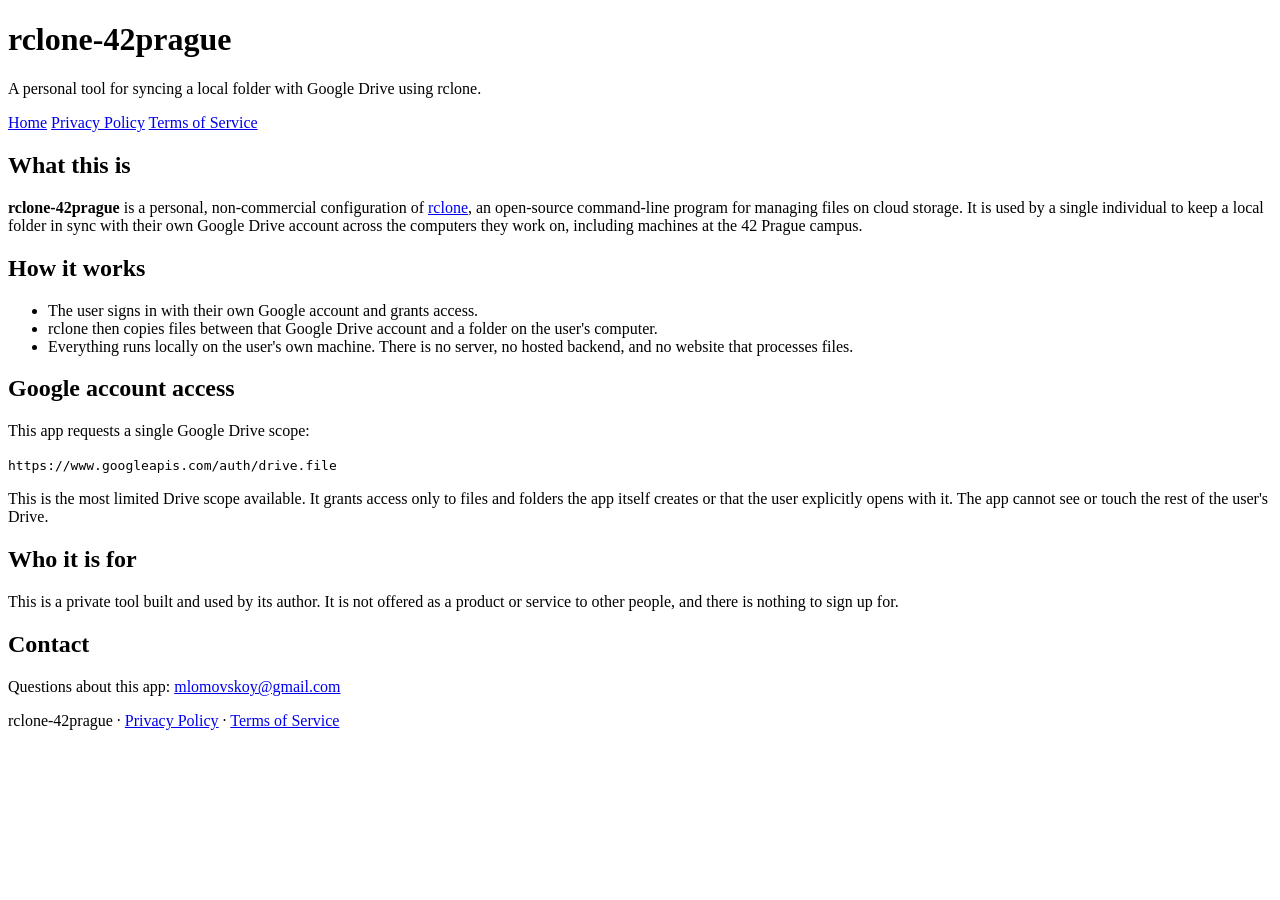
==== docs/index.html @ ab196b0b "Rename index.html to docs/index.html" ====
<!doctype html>
<html lang="en">
<head>
<meta charset="utf-8">
<meta name="viewport" content="width=device-width,initial-scale=1">
<title>rclone-42prague</title>
<link rel="stylesheet" href="style.css">
</head>
<body>
<div class="wrap">
<header>
  <h1>rclone-42prague</h1>
  <p class="tagline">A personal tool for syncing a local folder with Google Drive using rclone.</p>
  <nav>
    <a href="./">Home</a>
    <a href="privacy.html">Privacy Policy</a>
    <a href="terms.html">Terms of Service</a>
  </nav>
</header>

<h2>What this is</h2>
<p>
  <strong>rclone-42prague</strong> is a personal, non-commercial configuration of
  <a href="https://rclone.org/" rel="noopener">rclone</a>, an open-source command-line
  program for managing files on cloud storage. It is used by a single individual to keep a
  local folder in sync with their own Google Drive account across the computers they work on,
  including machines at the 42 Prague campus.
</p>

<h2>How it works</h2>
<ul>
  <li>The user signs in with their own Google account and grants access.</li>
  <li>rclone then copies files between that Google Drive account and a folder on the user's computer.</li>
  <li>Everything runs locally on the user's own machine. There is no server, no hosted backend, and no website that processes files.</li>
</ul>

<h2>Google account access</h2>
<div class="card">
  <p style="margin-top:0">This app requests a single Google Drive scope:</p>
  <p><code>https://www.googleapis.com/auth/drive.file</code></p>
  <p style="margin-bottom:0">
    This is the most limited Drive scope available. It grants access only to files and folders
    the app itself creates or that the user explicitly opens with it. The app cannot see or touch
    the rest of the user's Drive.
  </p>
</div>

<h2>Who it is for</h2>
<p>
  This is a private tool built and used by its author. It is not offered as a product or service
  to other people, and there is nothing to sign up for.
</p>

<h2>Contact</h2>
<p>Questions about this app: <a href="mailto:mlomovskoy@gmail.com">mlomovskoy@gmail.com</a></p>

<footer>
  <p>rclone-42prague &middot; <a href="privacy.html">Privacy Policy</a> &middot; <a href="terms.html">Terms of Service</a></p>
</footer>
</div>
</body>
</html>
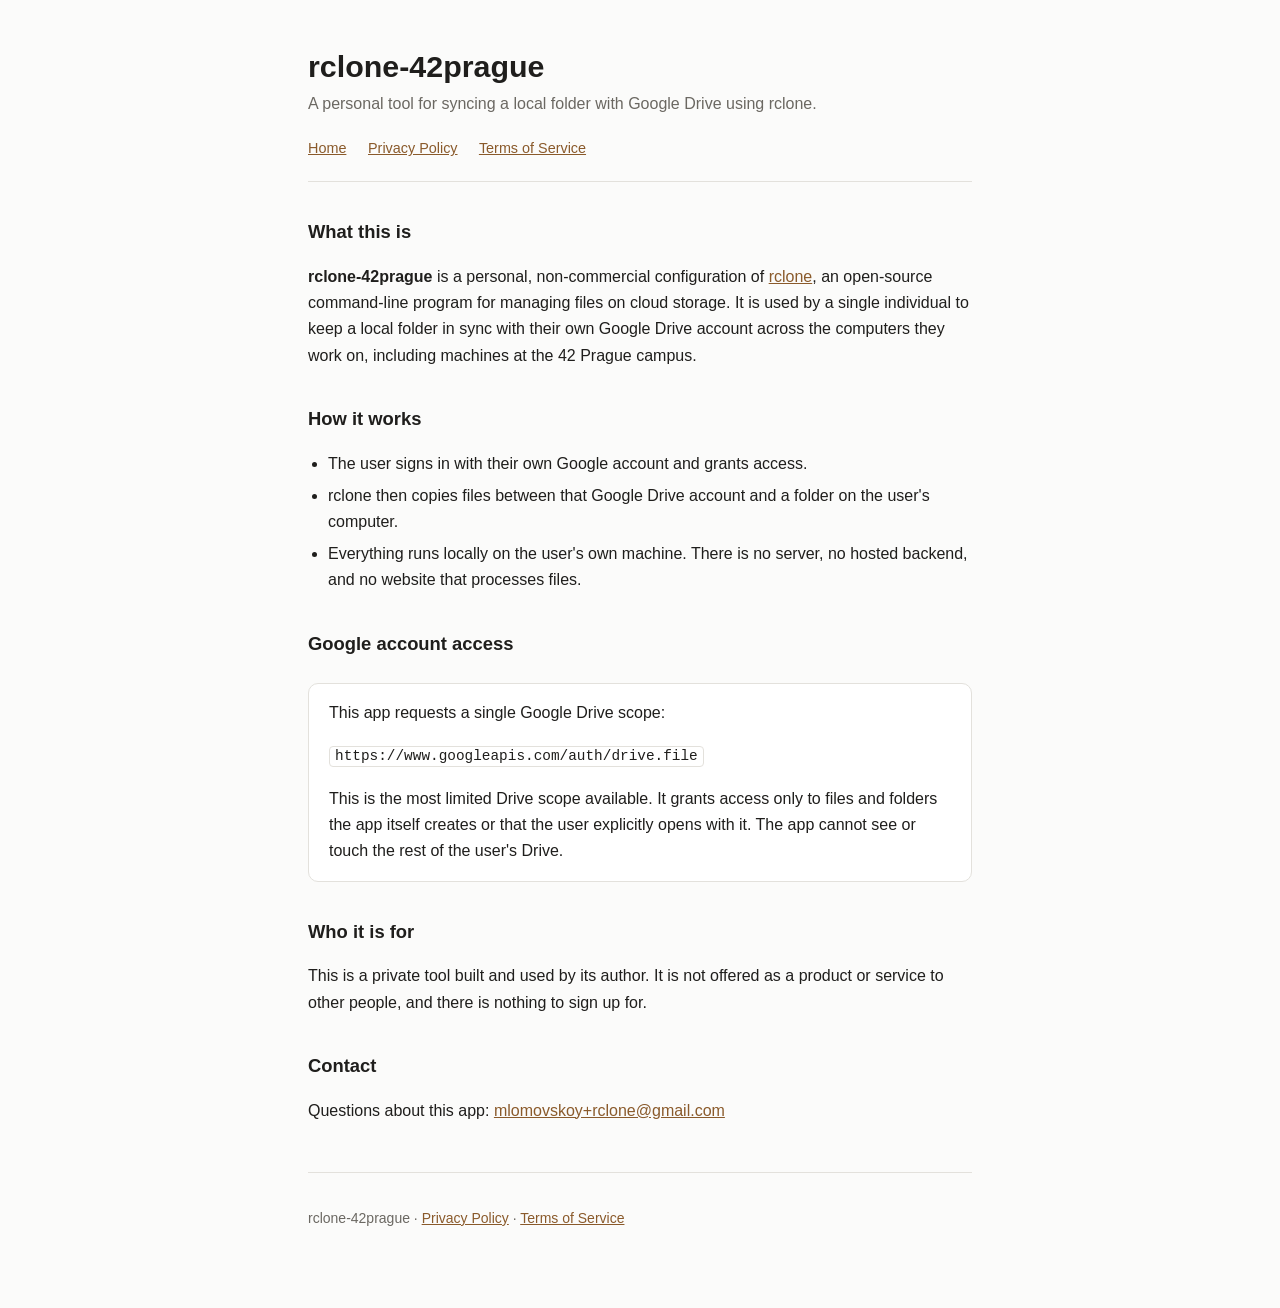
==== commit 90ea560c: "Update contact email format and add email script" ====
--- a/docs/index.html
+++ b/docs/index.html
@@ -52,11 +52,12 @@
 </p>
 
 <h2>Contact</h2>
-<p>Questions about this app: <a href="mailto:mlomovskoy@gmail.com">mlomovskoy@gmail.com</a></p>
+<p>Questions about this app: <span class="email" data-u="enolcr+yoksvomolm" data-d="moc.liamg"></span><noscript>mlomovskoy+rclone [at] gmail [dot] com</noscript></p>
 
 <footer>
   <p>rclone-42prague &middot; <a href="privacy.html">Privacy Policy</a> &middot; <a href="terms.html">Terms of Service</a></p>
 </footer>
 </div>
+<script src="email.js"></script>
 </body>
 </html>
--- a/docs/style.css
+++ b/docs/style.css
@@ -0,0 +1,19 @@
+:root{--bg:#fbfbfa;--fg:#1f1e1c;--muted:#6b6862;--line:#e3e1dc;--accent:#8a5a2b;--card:#ffffff}
+@media (prefers-color-scheme:dark){:root{--bg:#191817;--fg:#eceae5;--muted:#a39f97;--line:#33312e;--accent:#d9a066;--card:#211f1d}}
+*{box-sizing:border-box}
+body{margin:0;background:var(--bg);color:var(--fg);font:16px/1.65 -apple-system,BlinkMacSystemFont,"Segoe UI",Roboto,Helvetica,Arial,sans-serif;-webkit-font-smoothing:antialiased}
+.wrap{max-width:44rem;margin:0 auto;padding:3rem 1.25rem 4rem}
+header{border-bottom:1px solid var(--line);padding-bottom:1.25rem;margin-bottom:2rem}
+h1{font-size:1.9rem;line-height:1.2;margin:0 0 .4rem}
+h2{font-size:1.15rem;margin:2.2rem 0 .6rem}
+h3{font-size:1rem;margin:1.4rem 0 .4rem}
+.tagline{color:var(--muted);margin:0}
+.meta{color:var(--muted);font-size:.875rem;margin:.75rem 0 0}
+a{color:var(--accent)}
+code{background:var(--card);border:1px solid var(--line);border-radius:4px;padding:.1em .35em;font-size:.9em}
+ul{padding-left:1.25rem}
+li{margin:.35rem 0}
+.card{background:var(--card);border:1px solid var(--line);border-radius:10px;padding:1rem 1.25rem;margin:1.5rem 0}
+nav{margin-top:1.25rem;font-size:.9rem}
+nav a{margin-right:1.1rem}
+footer{border-top:1px solid var(--line);margin-top:3rem;padding-top:1.25rem;color:var(--muted);font-size:.875rem}
